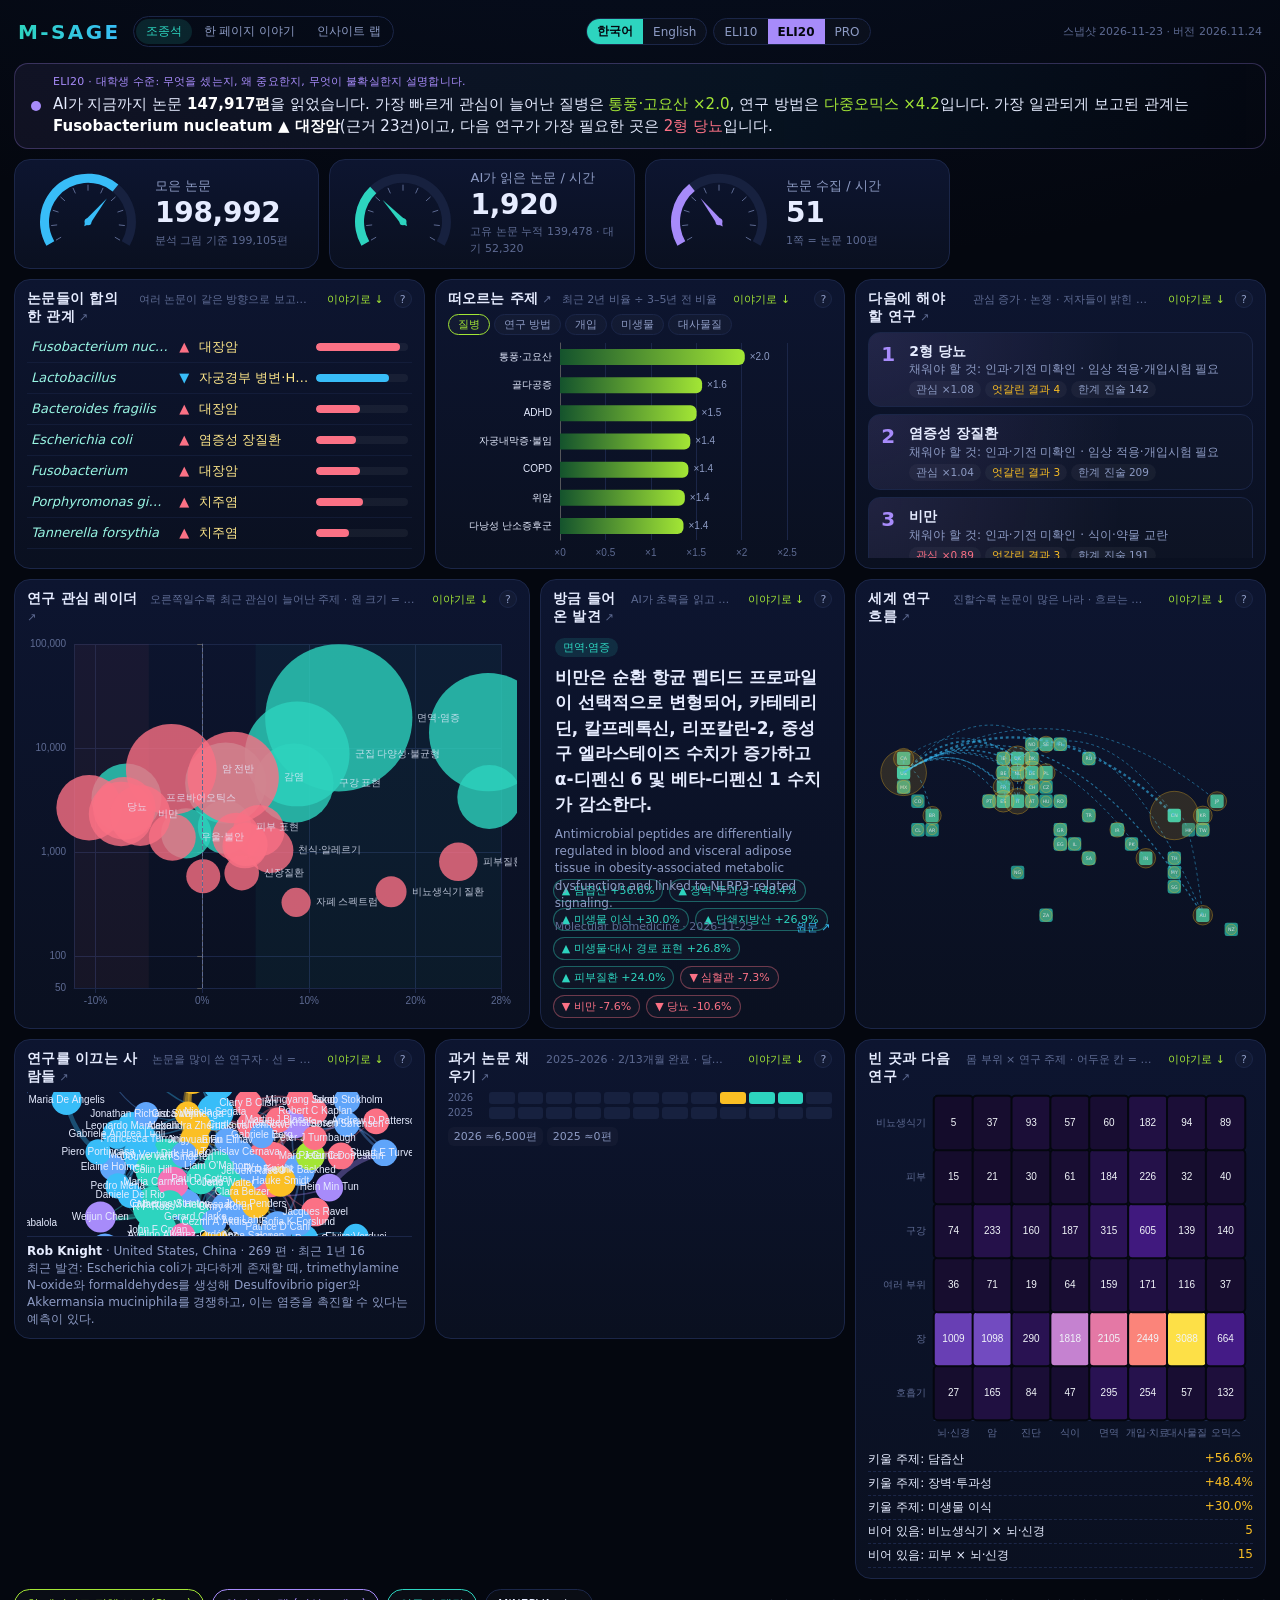
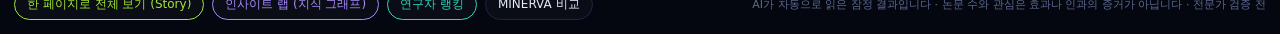
==== cockpit.html @ 1a0448a0 "Website 2026.11.24 · data 2026-11-23 (from MGH-LMIC/M-SAGE 6f3e862)" ====
<!doctype html>
<html lang="ko">
<head>
<meta charset="utf-8">
<meta name="viewport" content="width=device-width, initial-scale=1">
<title>M-SAGE 조종석 · 마이크로바이옴 연구 실시간</title>
<link rel="stylesheet" href="assets/cockpit.css?v=202611242007">
<link rel="stylesheet" href="assets/custom.css?v=202611242007">
</head>
<body>
<div class="cockpit">
  <header class="topbar">
    <div class="brand"><span class="logo">M-SAGE</span><nav class="views"><a class="on" href="cockpit.html">조종석</a><a href="story.html">한 페이지 이야기</a><a href="module.html?m=insights">인사이트 랩</a></nav></div>
    <div class="toggles"><div class="sw" id="sw-lang" role="group" aria-label="language"><button data-v="ko">한국어</button><button data-v="en">English</button></div>
      <div class="sw lvl" id="sw-level" role="group" aria-label="reading level"><button data-v="eli10" title="10살 눈높이">ELI10</button><button data-v="eli20" title="대학생 눈높이">ELI20</button><button data-v="pro" title="연구자용">PRO</button></div></div>
    <div class="lights" id="lights"></div>
    <div class="clock"><span id="clock">--:--:--</span><small id="fresh">자료 확인 중</small></div>
  </header>

  <section class="brief" id="brief"><span class="pulse"></span><span class="btxt"><small class="levelnote" id="levelnote"></small><span id="brief-text">자료를 불러오는 중입니다…</span></span></section>

  <section class="gauges">
    <div class="gauge" data-tip="Europe PMC에서 모은 인체 마이크로바이옴 논문 수"><div class="g" id="g-papers"></div><div class="gl">모은 논문<b id="v-papers">-</b><small id="s-papers"></small></div></div>
    <div class="gauge" data-tip="AI가 지난 1시간 동안 초록을 읽고 원문 문장과 대조해 통과시킨 논문 수"><div class="g" id="g-read"></div><div class="gl">AI가 읽은 논문 / 시간<b id="v-read">-</b><small id="s-read"></small></div></div>
    <div class="gauge" data-tip="지난 1시간 동안 Europe PMC에서 받아 온 결과 쪽 수"><div class="g" id="g-collect"></div><div class="gl">논문 수집 / 시간<b id="v-collect">-</b><small id="s-collect">1쪽 = 논문 100편</small></div></div>
    <div class="gauge" data-tip="AI(Bedrock) 사용 비용. 사용자가 승인한 한도 안에서만 씁니다"><div class="g" id="g-cost"></div><div class="gl" id="l-cost">AI 비용<b id="v-cost">-</b><small id="s-cost"></small></div></div>
  </section>

  <section class="panel kg-cons">
    <div class="ph" onclick="location.href='module.html?m=insights'"><b>논문들이 합의한 관계</b><span>여러 논문이 같은 방향으로 보고한 미생물–질병 관계</span><i class="q" data-tip="빨강 ▲ = 그 질병에서 이 미생물이 많아졌다는 보고가 우세, 파랑 ▼ = 줄었다는 보고가 우세. 숫자는 근거 문장 수. 인과가 아니라 '함께 관찰됨'입니다.">?</i></div>
    <div class="cons" id="cons"></div>
  </section>

  <section class="panel kg-rise">
    <div class="ph" onclick="location.href='module.html?m=insights'"><b>떠오르는 주제</b><span id="rise-sub">최근 2년 비율 ÷ 3–5년 전 비율</span><i class="q" data-tip="연구자들의 관심이 빠르게 늘고 있는 질병·방법·개입입니다. ×2는 논문 속 등장 비율이 두 배가 됐다는 뜻.">?</i></div>
    <div class="seg mini" id="rise-seg"></div>
    <div class="chart" id="c-rise"></div>
  </section>

  <section class="panel kg-next">
    <div class="ph" onclick="location.href='module.html?m=insights'"><b>다음에 해야 할 연구</b><span>관심 증가 · 논쟁 · 저자들이 밝힌 한계를 합친 자동 순위</span><i class="q" data-tip="연구가 늘고 있는데 결론이 엇갈리거나 한계가 많이 지적된 분야일수록 위로 올라옵니다. 방향 제시일 뿐 판단은 아닙니다.">?</i></div>
    <div class="nexts" id="nexts"></div>
  </section>

  <section class="panel radar">
    <div class="ph" onclick="location.href='module.html?m=radar'"><b>연구 관심 레이더</b><span>오른쪽일수록 최근 관심이 늘어난 주제 · 원 크기 = 논문 수</span><i class="q" data-tip="가로축은 최근 3개월 동안 논문에서 차지하는 비율이 얼마나 변했는지, 세로축은 최근 논문 수입니다. 깜빡이는 초록 원이 가장 빠르게 뜨는 주제. 원을 누르면 그 주제의 최신 발견이 오른쪽에 나옵니다.">?</i></div>
    <div class="chart" id="c-radar"></div>
  </section>

  <section class="panel feed">
    <div class="ph" onclick="location.href='module.html?m=findings'"><b>방금 들어온 발견</b><span id="feed-theme">AI가 초록을 읽고 원문과 대조한 요약</span><i class="q" data-tip="새로 읽힌 논문의 핵심 결과를 한 문장으로 보여 줍니다. 7초마다 바뀌고, '원문'을 누르면 논문으로 갑니다.">?</i></div>
    <div class="ticker" id="ticker"></div>
    <div class="movers" id="movers"></div>
  </section>

  <section class="panel world">
    <div class="ph" onclick="location.href='module.html?m=world'"><b>세계 연구 흐름</b><span>진할수록 논문이 많은 나라 · 흐르는 선 = 나라 간 공동 연구</span><i class="q" data-tip="저자 소속 국가 기준입니다. 노란 원이 클수록 그 나라에서 나온 논문이 많습니다.">?</i></div>
    <div class="tilemap" id="tilemap"></div>
  </section>

  <section class="panel people">
    <div class="ph" onclick="location.href='module.html?m=people'"><b>연구를 이끄는 사람들</b><span>논문을 많이 쓴 연구자 · 선 = 함께 쓴 논문</span><i class="q" data-tip="별 크기는 논문 수, 색은 나라입니다. 별을 누르면 아래에 그 연구자의 최근 발견이 나옵니다.">?</i></div>
    <div class="chart" id="c-people"></div>
    <div class="who" id="who"></div>
  </section>

  <section class="panel backfill">
    <div class="ph" onclick="location.href='module.html?m=backfill'"><b>과거 논문 채우기</b><span id="bf-sub">달마다 한 칸</span><i class="q" data-tip="2015년부터 지금까지 달마다 논문을 정해진 수만큼 모읍니다. 초록 칸 = 다 모은 달, 노란 칸 = 지금 모으는 달.">?</i></div>
    <div class="mgrid" id="mgrid"></div>
    <div class="years" id="years"></div>
  </section>

  <section class="panel gaps">
    <div class="ph" onclick="location.href='module.html?m=gaps'"><b>빈 곳과 다음 연구</b><span>몸 부위 × 연구 주제 · 어두운 칸 = 아직 연구가 적은 곳</span><i class="q" data-tip="칸의 숫자는 논문 수입니다. 어두운 칸은 앞으로 연구할 여지가 큰 조합일 수 있습니다.">?</i></div>
    <div class="chart" id="c-gaps"></div>
    <ul class="next" id="next"></ul>
  </section>

  <section class="panel log">
    <div class="ph" onclick="location.href='module.html?m=agents'"><b>에이전트 오케스트라</b><span>뒤에서 쉬지 않고 일하는 프로그램들 · 초록 = 정상</span><i class="q" data-tip="수집·판독·지식 그래프·Neo4j·MINERVA 사본 같은 작업이 각각 정상인지 보여 줍니다. 노랑은 주의, 빨강은 멈춤.">?</i></div>
    <div class="agents" id="agents"></div>
    <div class="spark" id="spark"></div>
    <ul class="events" id="events" hidden></ul>
  </section>

  <nav class="dock">
    <a class="pri" href="story.html" style="border-color:#a3e635;color:#a3e635">한 페이지로 전체 보기 (Story · EN/KO)</a>
    <a class="pri" href="module.html?m=insights" style="border-color:#a78bfa;color:#a78bfa">인사이트 랩 (지식 그래프)</a>
    <a class="pri" href="module.html?m=people" style="border-color:#2dd4bf;color:#2dd4bf">연구자 랭킹</a>
    <a class="pri" href="module.html?m=agents">에이전트 상세</a>
    <a class="pri" href="module.html?m=minerva">MINERVA 비교</a>
    
    
    <span class="disclaimer">AI가 자동으로 읽은 잠정 결과입니다 · 논문 수와 관심은 효과나 인과의 증거가 아닙니다 · 전문가 검증 전</span>
  </nav>
</div>
<div class="tip" id="tip"></div>
<script src="data/msage-data.js?v=202611242007"></script>
<script src="assets/echarts.min.js?v=202611242007" defer></script>
<script src="assets/cockpit.js?v=202611242007" defer></script>
<script src="assets/custom.js?v=202611242007" defer></script>
</body>
</html>
---- assets/cockpit.css ----
:root{--bg:#04070f;--panel:#0a1020;--panel2:#0d1530;--line:#1b2648;--text:#e6ecff;--muted:#8d9bc4;--dim:#5d6a92;
--teal:#2dd4bf;--coral:#fb7185;--amber:#fbbf24;--violet:#a78bfa;--sky:#38bdf8;--lime:#a3e635}
*{box-sizing:border-box}
html,body{margin:0;overflow-x:hidden;background:var(--bg);color:var(--text);font-family:"Pretendard","Apple SD Gothic Neo","Noto Sans KR",system-ui,sans-serif}
body{background:radial-gradient(1200px 600px at 50% -20%,#14306b44,transparent),var(--bg)}
.cockpit{display:grid;gap:10px;padding:10px 14px 14px;min-height:100vh;
grid-template-columns:repeat(12,minmax(0,1fr));
grid-template-areas:
"top top top top top top top top top top top top"
"bri bri bri bri bri bri bri bri bri bri bri bri"
"gau gau gau gau gau gau gau gau gau gau gau gau"
"kc kc kc kc kr kr kr kr kn kn kn kn"
"rad rad rad rad rad fed fed fed wor wor wor wor"
"rad rad rad rad rad fed fed fed wor wor wor wor"
"peo peo peo peo bf bf bf bf gap gap gap gap"
"log log log log log log log log gap gap gap gap"
"dock dock dock dock dock dock dock dock dock dock dock dock";
grid-template-rows:auto auto auto 290px 230px 210px 300px 230px auto}
.topbar{grid-area:top;display:flex;align-items:center;justify-content:space-between;gap:16px;padding:6px 4px}
.brand .logo{font-weight:800;letter-spacing:.12em;font-size:20px;background:linear-gradient(90deg,var(--teal),var(--sky));-webkit-background-clip:text;background-clip:text;color:transparent}
.brand .sub{color:var(--muted);margin-left:10px;font-size:14px}
.lights{display:flex;gap:8px;flex-wrap:wrap}
.light{display:flex;align-items:center;gap:6px;font-size:12px;color:var(--muted);padding:4px 10px;border:1px solid var(--line);border-radius:999px;background:#ffffff05}
.light i{width:9px;height:9px;border-radius:50%;background:var(--dim)}
.light.ok i{background:var(--teal);animation:pulse 2s infinite}
.light.warn i{background:var(--amber);animation:blink 1s infinite}
.light.bad i{background:var(--coral);animation:blink .6s infinite}
@keyframes pulse{0%{box-shadow:0 0 0 0 #2dd4bf99}70%{box-shadow:0 0 0 8px #2dd4bf00}100%{box-shadow:0 0 0 0 #2dd4bf00}}
@keyframes blink{50%{opacity:.35}}
.clock{text-align:right;font-variant-numeric:tabular-nums}
.clock span{font-size:22px;font-weight:700;letter-spacing:.05em}
.clock small{display:block;color:var(--dim);font-size:11px}
.gauges{grid-area:gau;display:grid;grid-template-columns:repeat(4,1fr);gap:10px}
.gauge{display:flex;align-items:center;gap:8px;background:linear-gradient(180deg,var(--panel2),var(--panel));border:1px solid var(--line);border-radius:16px;padding:6px 14px}
.gauge .g{width:118px;height:96px;flex:none}
.gl{color:var(--muted);font-size:13px;line-height:1.3}
.gl b{display:block;color:var(--text);font-size:28px;font-weight:800;font-variant-numeric:tabular-nums;letter-spacing:-.01em}
.gl small{color:var(--dim);font-size:11px}
.panel{background:linear-gradient(180deg,var(--panel2),var(--panel));border:1px solid var(--line);border-radius:16px;padding:10px 12px;display:flex;flex-direction:column;min-height:0;position:relative;overflow:hidden}
.ph{display:flex;align-items:baseline;gap:10px;margin-bottom:6px}
.ph b{font-size:14px;letter-spacing:.02em}
.ph span{color:var(--dim);font-size:11px;white-space:nowrap;overflow:hidden;text-overflow:ellipsis}
.chart{flex:1;min-height:0}
.radar{grid-area:rad}.feed{grid-area:fed}.world{grid-area:wor}.people{grid-area:peo}.backfill{grid-area:bf}.gaps{grid-area:gap}.log{grid-area:log}
.ticker{position:relative;flex:1;min-height:150px}
.card{position:absolute;inset:0;display:flex;flex-direction:column;gap:8px;padding:6px 2px;opacity:0;transform:translateY(14px);transition:opacity .7s,transform .7s}
.card.on{opacity:1;transform:none}
.card .tag{align-self:flex-start;font-size:11px;padding:2px 8px;border-radius:999px;background:#2dd4bf22;color:var(--teal)}
.card .find{font-size:17px;line-height:1.5;font-weight:600}
.card .ttl{color:var(--muted);font-size:12px;line-height:1.45}
.card .meta{color:var(--dim);font-size:11px;margin-top:auto;display:flex;justify-content:space-between}
.card a{color:var(--sky);text-decoration:none}
.movers{display:flex;gap:6px;flex-wrap:wrap;margin-top:6px}
.mv{font:inherit;font-size:11px;padding:3px 8px;border-radius:999px;border:1px solid var(--line);cursor:pointer;color:var(--text);background:#ffffff06}
.mv.up{border-color:#2dd4bf66;color:var(--teal)}.mv.down{border-color:#fb718566;color:var(--coral)}
.mv.on{background:#2dd4bf22}
.tilemap{flex:1;min-height:0}
.tilemap svg{width:100%;height:100%}
.arc{stroke-dasharray:6 6;animation:flow 2.4s linear infinite}
@keyframes flow{to{stroke-dashoffset:-24}}
.bub{animation:breathe 3s ease-in-out infinite;transform-box:fill-box;transform-origin:center}
@keyframes breathe{50%{transform:scale(1.08)}}
.who{font-size:12px;color:var(--muted);min-height:34px;border-top:1px solid var(--line);padding-top:6px}
.who b{color:var(--text)}
.mgrid{display:grid;grid-template-columns:38px repeat(12,1fr);gap:3px;font-size:10px;color:var(--dim);align-items:center}
.mgrid i{display:block;height:12px;border-radius:3px;background:#17213f;transition:background .8s}
.mgrid i.done{background:var(--teal);animation:fill .9s ease-out}
.mgrid i.work{background:var(--amber);animation:blink 1.2s infinite}
@keyframes fill{from{transform:scale(.3);opacity:.2}to{transform:none;opacity:1}}
.years{display:flex;gap:4px;margin-top:8px;flex-wrap:wrap;font-size:11px;color:var(--muted)}
.years span{padding:2px 6px;border-radius:6px;background:#ffffff07}
.gaps .chart{flex:1 1 0;min-height:220px}
.next{list-style:none;margin:6px 0 0;padding:0;font-size:12px;max-height:120px;overflow:hidden;flex:none}
.next li{display:flex;justify-content:space-between;gap:8px;padding:3px 0;border-bottom:1px dashed var(--line)}
.next em{font-style:normal;color:var(--amber)}
.spark{display:flex;align-items:flex-end;gap:3px;height:46px}
.spark i{flex:1;background:var(--sky);border-radius:2px 2px 0 0;min-height:2px;transition:height .8s}
.spark i.bad{background:var(--coral)}
.events{list-style:none;margin:6px 0 0;padding:0;font-size:12px;overflow:hidden;flex:1}
.events li{display:grid;grid-template-columns:62px 1fr;gap:8px;padding:2px 0;color:var(--muted);animation:slide .6s ease-out}
.events li b{color:var(--text);font-weight:500}
@keyframes slide{from{opacity:0;transform:translateX(-10px)}to{opacity:1;transform:none}}
.dock{grid-area:dock;display:flex;gap:8px;flex-wrap:wrap;align-items:center}
.dock a{font-size:12px;color:var(--text);text-decoration:none;padding:6px 12px;border:1px solid var(--line);border-radius:999px;background:#ffffff06}
.dock a:hover{border-color:var(--teal);color:var(--teal)}
.disclaimer{margin-left:auto;color:var(--dim);font-size:11px}
.tip{position:fixed;pointer-events:none;background:#0b1226f2;border:1px solid var(--line);border-radius:10px;padding:6px 10px;font-size:12px;display:none;z-index:9}
@media (prefers-reduced-motion:reduce){*{animation:none!important;transition:none!important}}
@media (max-width:1100px){.cockpit{grid-template-columns:1fr;grid-template-areas:"top" "bri" "gau" "kc" "kr" "kn" "rad" "fed" "wor" "peo" "bf" "gap" "log" "dock";grid-template-rows:auto}
.kg-cons,.kg-rise,.kg-next{min-height:290px}
.gauges{grid-template-columns:1fr 1fr}.radar,.world,.people,.gaps{min-height:300px}.feed{min-height:260px}.log{min-height:180px}}
.ph{cursor:pointer}.ph:hover b{color:var(--teal)}.ph b::after{content:" ↗";color:var(--dim);font-weight:400;font-size:11px}
.agents{display:grid;grid-template-columns:repeat(3,minmax(0,1fr));gap:6px;flex:1;min-height:0}
.agent{display:grid;grid-template-columns:10px 1fr;gap:2px 8px;align-items:center;padding:5px 8px;border:1px solid var(--line);border-radius:10px;background:#ffffff04;font-size:11px;min-width:0}
.agent i{width:8px;height:8px;border-radius:50%;background:var(--dim)}
.agent.ok i{background:var(--teal);animation:pulse 2s infinite}.agent.warn i{background:var(--amber);animation:blink 1.2s infinite}.agent.bad i{background:var(--coral);animation:blink .6s infinite}
.agent b{font-size:12px;white-space:nowrap;overflow:hidden;text-overflow:ellipsis}
.agent span{grid-column:2;color:var(--muted);white-space:nowrap;overflow:hidden;text-overflow:ellipsis}
.agent em{grid-column:2;font-style:normal;color:var(--dim)}

/* ---- 2026-11-23: plain-language brief, knowledge-graph row, help marks, compact dock ---- */
.brief{grid-area:bri;display:flex;align-items:center;gap:12px;padding:10px 16px;border:1px solid #a78bfa44;border-radius:14px;
background:linear-gradient(90deg,#a78bfa14,#38bdf80d 60%,transparent);font-size:15px;line-height:1.5}
.brief b{color:#fff}.brief em{font-style:normal;color:var(--lime)}.brief u{text-decoration:none;color:var(--coral)}
.brief .pulse{flex:none;width:10px;height:10px;border-radius:50%;background:var(--violet);animation:pulse 2s infinite;box-shadow:0 0 0 0 #a78bfa99}
.kg-cons{grid-area:kc}.kg-rise{grid-area:kr}.kg-next{grid-area:kn}
.q{font-style:normal;margin-left:auto;flex:none;width:18px;height:18px;border-radius:50%;border:1px solid var(--line);color:var(--muted);
font-size:11px;display:inline-flex;align-items:center;justify-content:center;cursor:help;background:#ffffff06}
.q:hover{color:var(--violet);border-color:var(--violet)}
.cons{position:relative;flex:1;min-height:0;overflow:hidden}
.crow{display:grid;grid-template-columns:minmax(0,1.25fr) 18px minmax(0,1fr) 92px;align-items:center;gap:6px;padding:6px 4px;border-bottom:1px solid #1b264880;
font-size:13px;animation:rowin .7s ease-out both}
.crow i{font-style:italic;color:#99f6e4;white-space:nowrap;overflow:hidden;text-overflow:ellipsis}
.crow .arrow{font-weight:800;text-align:center}.crow .arrow.up{color:var(--coral)}.crow .arrow.down{color:var(--sky)}
.crow .dx{color:#fde68a;white-space:nowrap;overflow:hidden;text-overflow:ellipsis}
.crow .bar{height:8px;border-radius:4px;background:#ffffff0d;position:relative;overflow:hidden}
.crow .bar span{position:absolute;inset:0 auto 0 0;border-radius:4px;animation:grow 1.1s ease-out both}
.crow small{grid-column:1/-1;color:var(--dim);font-size:11px;margin-top:-2px}
@keyframes rowin{from{opacity:0;transform:translateY(8px)}to{opacity:1;transform:none}}
@keyframes grow{from{width:0}}
.seg.mini{display:flex;gap:4px;margin-bottom:4px;flex-wrap:wrap}
.seg.mini button{font:inherit;font-size:11px;color:var(--muted);background:#ffffff06;border:1px solid var(--line);border-radius:999px;padding:2px 9px;cursor:pointer}
.seg.mini button.on{color:var(--lime);border-color:var(--lime)}
.nexts{display:flex;flex-direction:column;gap:7px;flex:1;min-height:0;overflow:hidden}
.ncard{position:relative;border:1px solid var(--line);border-radius:12px;padding:8px 10px 8px 40px;background:radial-gradient(circle at 0 0,#a78bfa1f,transparent 65%),#ffffff04;
animation:rowin .7s ease-out both;font-size:12px;color:var(--muted);line-height:1.45}
.ncard b{display:block;color:var(--text);font-size:14px}
.ncard .rk{position:absolute;left:12px;top:7px;font-size:20px;font-weight:800;color:var(--violet)}
.ncard .chips{display:flex;gap:4px;flex-wrap:wrap;margin-top:3px}
.ncard .chip{font-size:10.5px;padding:1px 7px;border-radius:999px;background:#ffffff0a}
.dock .more{position:relative}
.dock .more summary{list-style:none;font-size:12px;color:var(--muted);padding:6px 12px;border:1px dashed var(--line);border-radius:999px;cursor:pointer}
.dock .more[open] summary{color:var(--teal);border-color:var(--teal)}
.dock .more[open]{display:flex;gap:8px;flex-wrap:wrap;align-items:center}
.skeleton{background:linear-gradient(90deg,#ffffff05,#ffffff12,#ffffff05);background-size:200% 100%;animation:shimmer 1.4s infinite;border-radius:10px;height:100%}
@keyframes shimmer{to{background-position:-200% 0}}
@media (max-width:640px){.cockpit{padding:8px 10px}.topbar{flex-wrap:wrap}.lights{order:3;width:100%}.gauges{grid-template-columns:1fr 1fr;gap:8px}
.gauge{flex-direction:column;align-items:flex-start;padding:8px 10px;gap:0}
.gaps .chart{min-height:280px}.gaps .next{max-height:none;margin-top:14px}.gauge .g{width:100%;height:64px}.gl b{font-size:22px}.gl{font-size:12px}.brief{font-size:14px}.disclaimer{margin-left:0}.agents{grid-template-columns:1fr 1fr}.ph span{white-space:normal}}
.brand{display:flex;align-items:center;gap:12px;flex-wrap:wrap}
.views{display:inline-flex;gap:2px;border:1px solid var(--line);border-radius:999px;padding:2px}
.views a{font-size:12px;color:var(--muted);padding:4px 10px;border-radius:999px;text-decoration:none;white-space:nowrap}
.views a.on{background:#2dd4bf22;color:var(--teal)}
.ph .story{font-size:11px;color:var(--lime);text-decoration:none;margin-left:6px;white-space:nowrap}
.toggles{display:flex;gap:6px;flex:none}
.sw{display:flex;border:1px solid var(--line);border-radius:999px;overflow:hidden;background:#ffffff05}
.sw button{font:inherit;font-size:12px;color:var(--muted);background:none;border:0;padding:4px 10px;cursor:pointer;transition:background .25s,color .25s}
.sw button.on{color:#04070f;background:var(--teal);font-weight:700}
.sw.lvl button.on{background:var(--violet)}
.btxt{display:flex;flex-direction:column;gap:2px;min-width:0}
.levelnote{color:var(--violet);font-size:11px;letter-spacing:.02em}
.crow .cnt{font-size:10px;color:var(--dim);font-variant-numeric:tabular-nums;margin-left:4px;white-space:nowrap}
@media (max-width:700px){.sw button{padding:3px 7px;font-size:11px}}
.crow.w{grid-template-columns:minmax(0,1.25fr) 52px minmax(0,1fr) 80px}.crow.w .arrow{font-size:11px;white-space:nowrap}
.crow.p{grid-template-columns:minmax(0,1.25fr) 18px minmax(0,1fr) 70px 52px}
/* one-column layout (tablets, phones, narrow embeds): charts need their own height inside flex panels */
@media (max-width:1100px){.radar .chart,.people .chart,.kg-rise .chart{flex:none;height:280px}.gauge .g{min-height:64px}
.feed .ticker{min-height:240px}}
@media (max-width:520px){.feed .ticker{min-height:300px}}
---- assets/custom.css ----
/* Your site's own styles for the M-SAGE pages. Loaded last on every page; updates never overwrite this file.
   Example: match your site's font and accent colour
   :root { --teal: #0f766e; }
   body { font-family: "Your Font", system-ui, sans-serif; }
*/
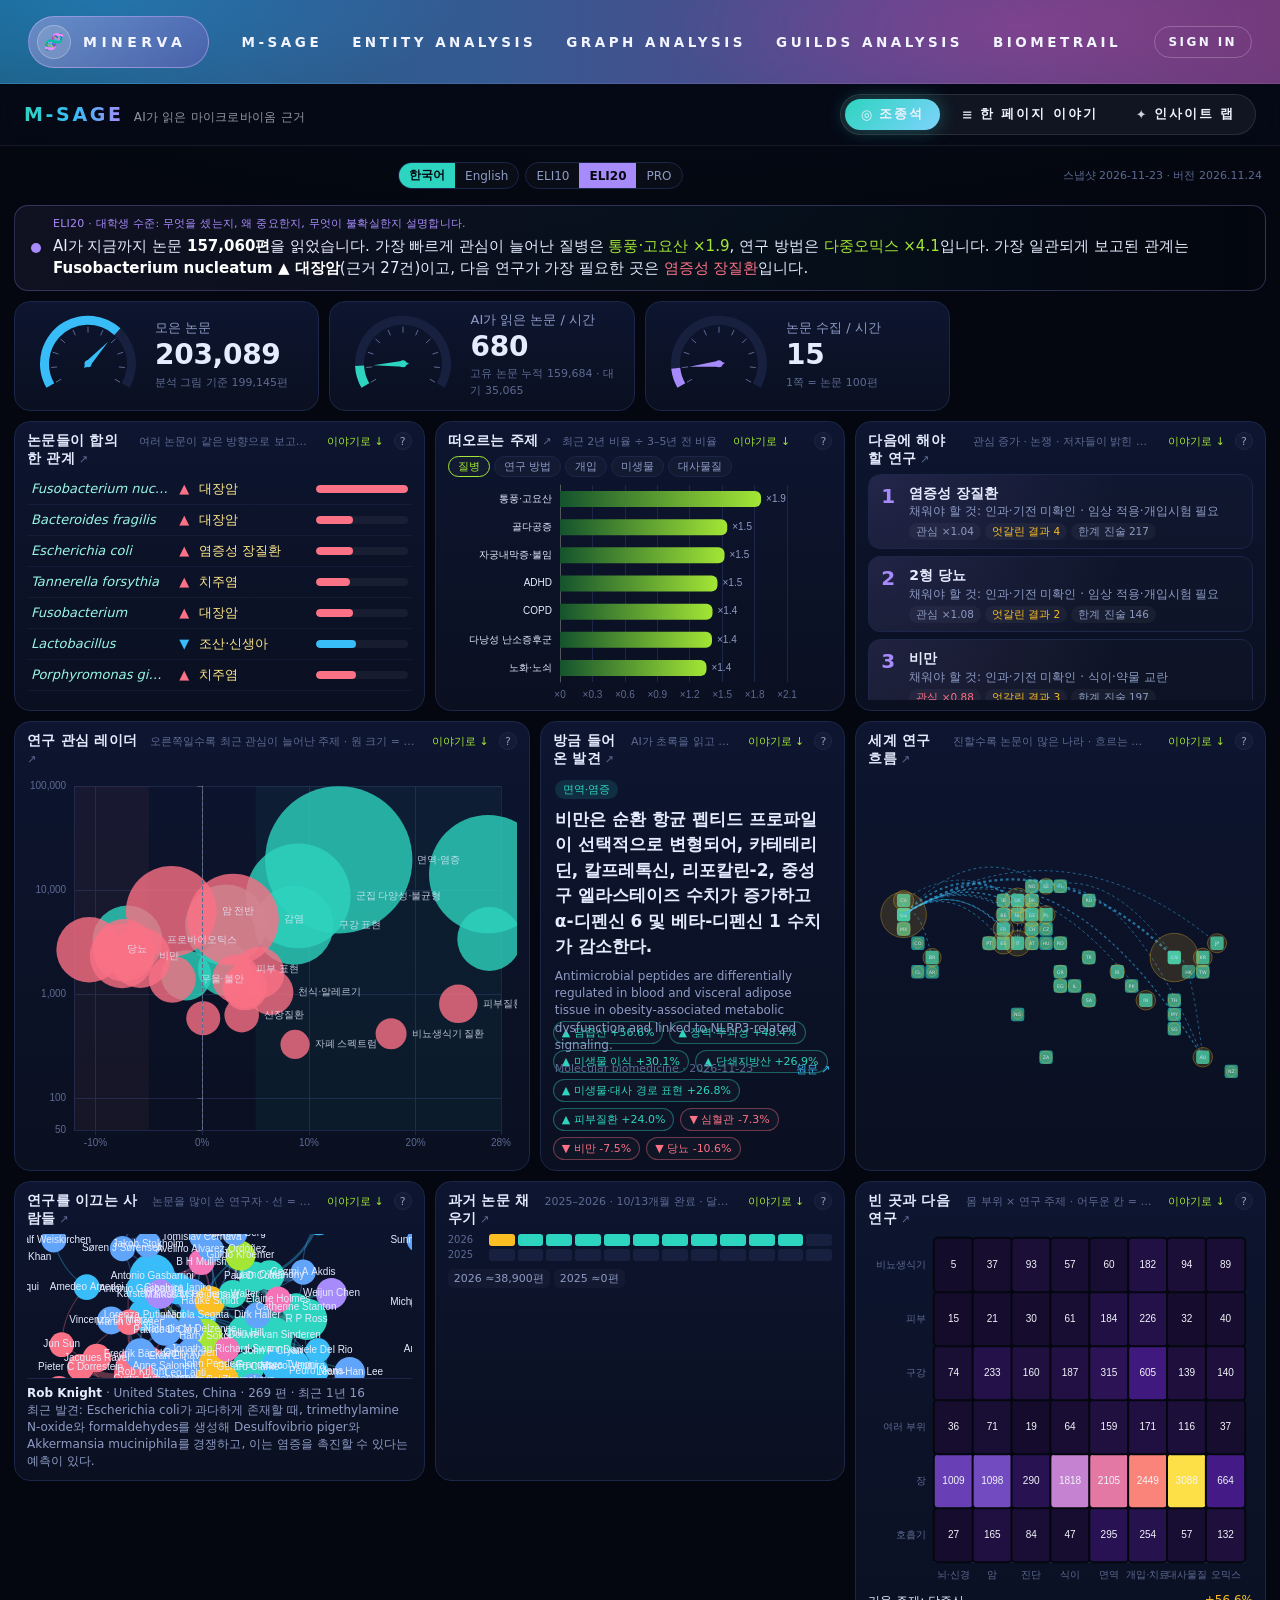
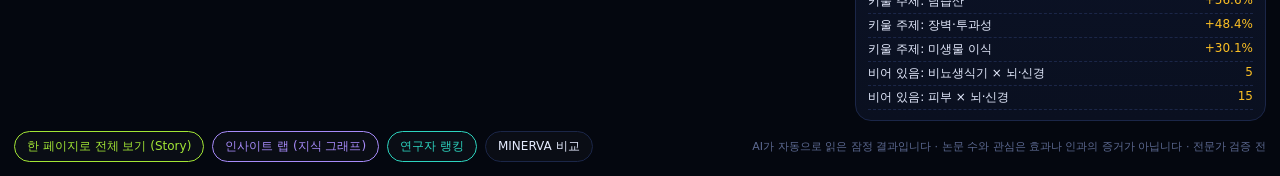
==== commit e8f0da54: "Website 2026.11.24 · data 2026-11-23 (from MGH-LMIC/M-SAGE f7815cf)" ====
--- a/cockpit.html
+++ b/cockpit.html
@@ -4,10 +4,11 @@
 <meta charset="utf-8">
 <meta name="viewport" content="width=device-width, initial-scale=1">
 <title>M-SAGE 조종석 · 마이크로바이옴 연구 실시간</title>
-<link rel="stylesheet" href="assets/cockpit.css?v=202611242007">
-<link rel="stylesheet" href="assets/custom.css?v=202611242007">
+<link rel="stylesheet" href="assets/cockpit.css?v=202611242324">
+<link rel="stylesheet" href="assets/suite.css?v=202611242324">
+<link rel="stylesheet" href="assets/custom.css?v=202611242324">
 </head>
-<body>
+<body data-suite="cockpit">
 <div class="cockpit">
   <header class="topbar">
     <div class="brand"><span class="logo">M-SAGE</span><nav class="views"><a class="on" href="cockpit.html">조종석</a><a href="story.html">한 페이지 이야기</a><a href="module.html?m=insights">인사이트 랩</a></nav></div>
@@ -95,9 +96,10 @@
   </nav>
 </div>
 <div class="tip" id="tip"></div>
-<script src="data/msage-data.js?v=202611242007"></script>
-<script src="assets/echarts.min.js?v=202611242007" defer></script>
-<script src="assets/cockpit.js?v=202611242007" defer></script>
-<script src="assets/custom.js?v=202611242007" defer></script>
+<script src="data/msage-data.js?v=202611242324"></script>
+<script src="assets/echarts.min.js?v=202611242324" defer></script>
+<script src="assets/cockpit.js?v=202611242324" defer></script>
+<script src="assets/suite.js?v=202611242324" defer></script>
+<script src="assets/custom.js?v=202611242324" defer></script>
 </body>
 </html>
--- a/assets/suite.css
+++ b/assets/suite.css
@@ -0,0 +1,41 @@
+/* M-SAGE suite bar, in MINERVA's family look (Geist, uppercase tracked labels, glass pills, blue-violet-pink glow) */
+#msage-suite{position:relative;z-index:20;font-family:Geist,"Geist Fallback",Inter,"Segoe UI",system-ui,-apple-system,sans-serif;color:#f2f4ff}
+#msage-suite a{text-decoration:none;color:inherit}
+.ms-host{display:flex;align-items:center;gap:32px;padding:14px 48px;min-height:84px;
+  background:radial-gradient(520px 160px at 8% 0%,rgba(36,163,247,.30),transparent 70%),radial-gradient(520px 160px at 80% 30%,rgba(245,69,177,.22),transparent 70%),
+  linear-gradient(90deg,#1d6188 0%,#355a92 38%,#56468a 70%,#6a3a78 100%);border-bottom:1px solid rgba(255,255,255,.08)}
+.ms-host-logo{display:inline-flex;align-items:center;gap:12px;padding:8px 22px 8px 8px;border-radius:999px;flex:none;
+  background:linear-gradient(135deg,rgba(220,190,255,.38),rgba(152,88,212,.3));border:1px solid rgba(210,185,255,.45);
+  font-size:14px;font-weight:600;letter-spacing:.32em;text-transform:uppercase}
+.ms-dna{display:inline-grid;place-items:center;width:34px;height:34px;border-radius:50%;background:rgba(255,255,255,.14);border:1px solid rgba(255,255,255,.25);letter-spacing:0;font-size:16px}
+.ms-host-nav{display:flex;justify-content:safe center;gap:30px;flex:1;min-width:0;overflow-x:auto;scrollbar-width:none}.ms-host-nav::-webkit-scrollbar{display:none}
+.ms-host-nav a{position:relative;white-space:nowrap;font-size:13.5px;font-weight:600;letter-spacing:.26em;text-transform:uppercase;color:rgba(255,255,255,.75);padding:6px 0;transition:color .2s}
+.ms-host-nav a:hover{color:#fff}
+.ms-host-nav a.on{color:#fff}
+.ms-host-nav a.on::after{content:"";position:absolute;left:0;right:.28em;bottom:-4px;height:2px;border-radius:2px;background:linear-gradient(90deg,#2dd4bf,#a78bfa,#f472b6)}
+.ms-host-side{display:flex;align-items:center;gap:14px;flex:none}
+.ms-host-side a{font-size:11.5px;font-weight:600;letter-spacing:.2em;text-transform:uppercase;color:rgba(255,255,255,.8)}
+.ms-host-side a.pill{padding:8px 12px;border-radius:999px;border:1px solid rgba(255,255,255,.22);letter-spacing:normal;text-transform:none;font-size:11px}
+.ms-host-side a.pill.strong{letter-spacing:.2em;text-transform:uppercase;font-size:12px;padding:8px 14px}
+.ms-suite{display:flex;align-items:center;gap:20px;padding:10px 24px;background:rgba(6,10,24,.72);backdrop-filter:blur(10px);-webkit-backdrop-filter:blur(10px);
+  border-bottom:1px solid rgba(255,255,255,.07)}
+.ms-brand{display:flex;align-items:baseline;gap:10px;flex:none}
+.ms-brand b{font-size:19px;font-weight:800;letter-spacing:.14em;background:linear-gradient(90deg,#2dd4bf,#38bdf8,#a78bfa);-webkit-background-clip:text;background-clip:text;color:transparent}
+.ms-brand span{font-size:12px;color:rgba(242,244,255,.6);letter-spacing:.02em}
+.ms-tabs{display:flex;gap:6px;margin-left:auto;padding:4px;border-radius:999px;background:rgba(255,255,255,.05);border:1px solid rgba(255,255,255,.1)}
+.ms-tab{display:inline-flex;align-items:center;gap:7px;padding:7px 16px;border-radius:999px;font-size:12.5px;font-weight:600;letter-spacing:.16em;text-transform:uppercase;
+  color:rgba(242,244,255,.75);transition:background .2s,color .2s;white-space:nowrap}
+.ms-tab i{font-style:normal;font-size:13px;letter-spacing:0;opacity:.85}
+.ms-tab:hover{color:#fff;background:rgba(255,255,255,.07)}
+.ms-tab.on{color:#061018;background:linear-gradient(135deg,#2dd4bf,#7dd3fc);box-shadow:0 0 18px rgba(45,212,191,.35)}
+.ms-tab.on i{opacity:1}
+/* the pages' own view switches and logos are replaced by this bar */
+.views{display:none!important}
+#msage-suite ~ * .topbar .brand .logo,#msage-suite ~ .bar > .logo,#msage-suite ~ .cockpit .topbar .brand .logo{display:none}
+@media (max-width:1560px){.ms-host-side a:not(.strong){display:none}.ms-host{padding:12px 28px;gap:24px}}
+@media (max-width:1240px){.ms-host-side{display:none}.ms-host-nav{gap:22px}.ms-host-nav a{letter-spacing:.2em;font-size:12.5px}}
+@media (max-width:980px){.ms-host{gap:16px;padding:8px 14px;min-height:64px}.ms-host-nav{justify-content:flex-start}.ms-host-nav{gap:18px}.ms-host-nav a{font-size:11.5px;letter-spacing:.18em}
+  .ms-suite{flex-wrap:wrap;padding:8px 14px;gap:8px}.ms-brand span{display:none}.ms-tabs{margin-left:0;width:100%;justify-content:space-between}
+  .ms-tab{flex:1;justify-content:center;padding:7px 8px;letter-spacing:.08em;font-size:11.5px}}
+@media (max-width:520px){.ms-host-logo{padding:6px 10px;letter-spacing:.16em;font-size:11.5px}.ms-tab i{display:none}}
+@media (prefers-reduced-motion:reduce){.ms-tab,.ms-host-nav a{transition:none}}
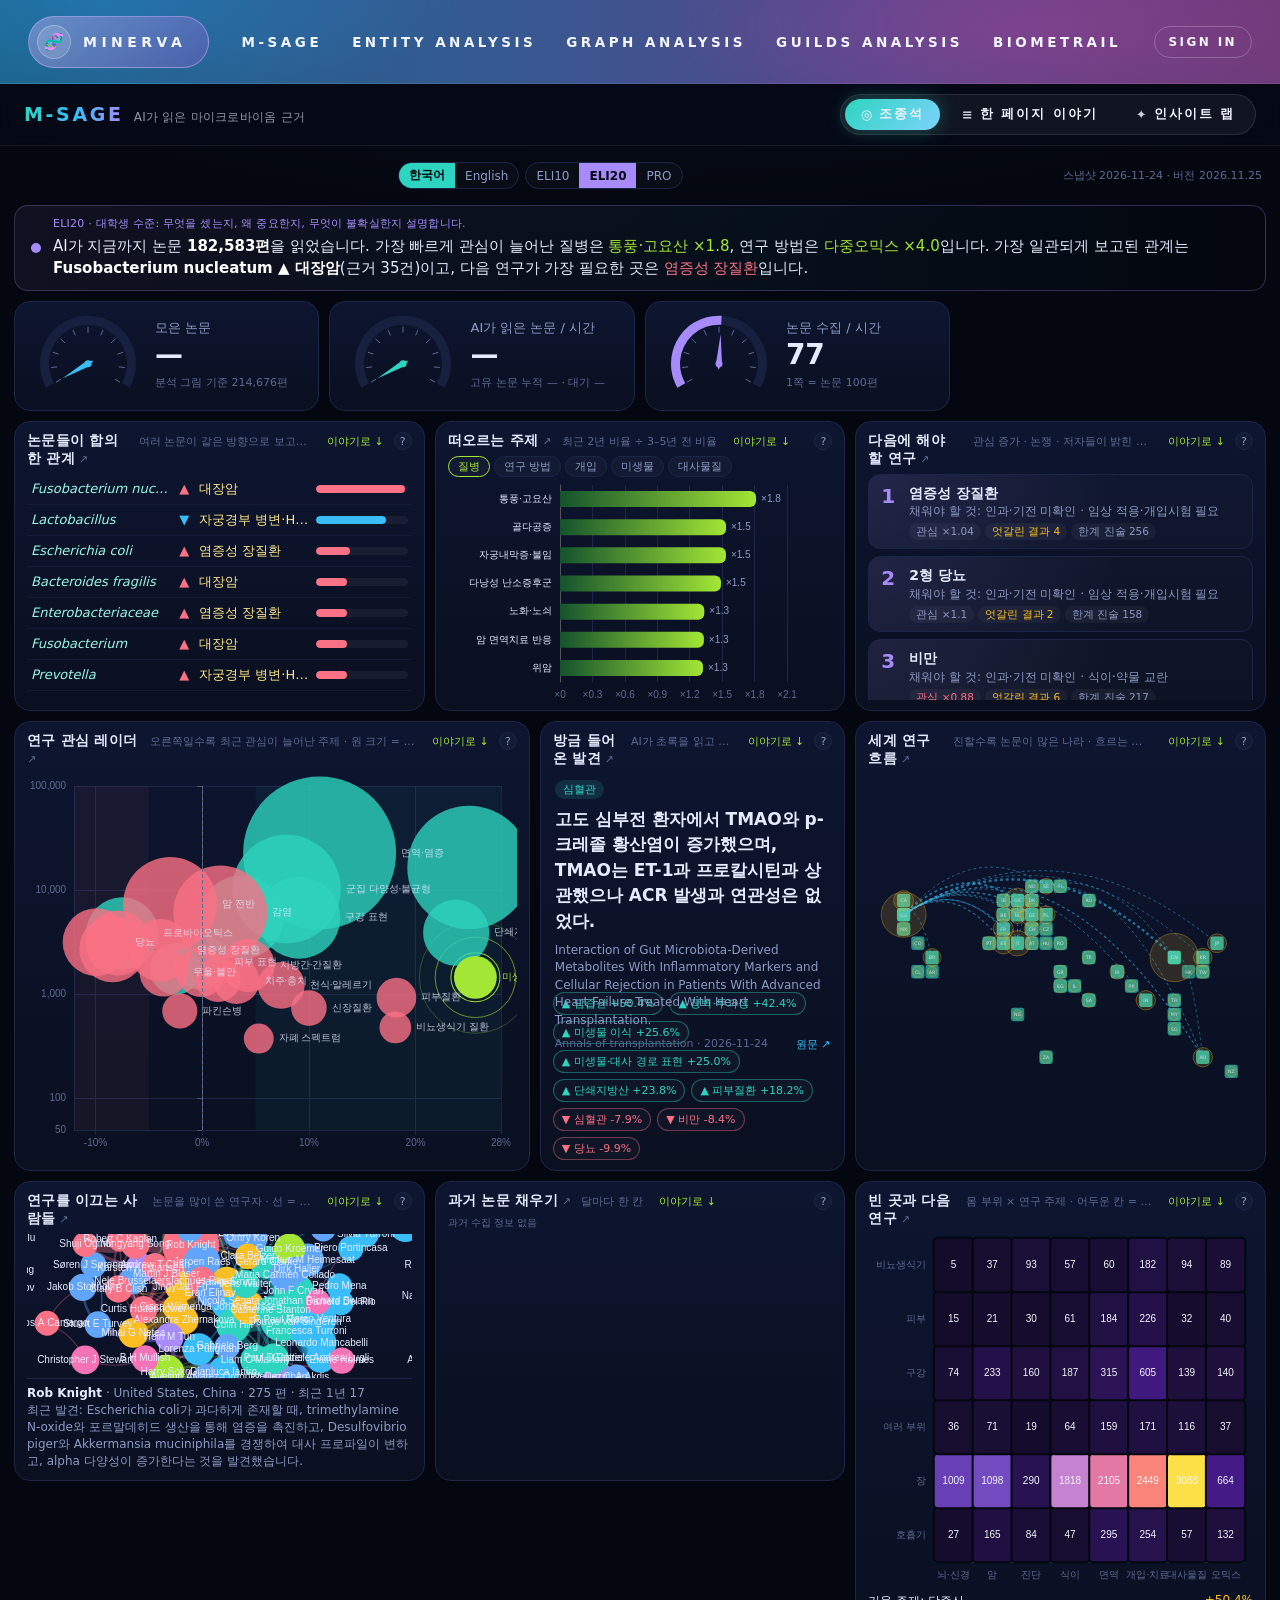
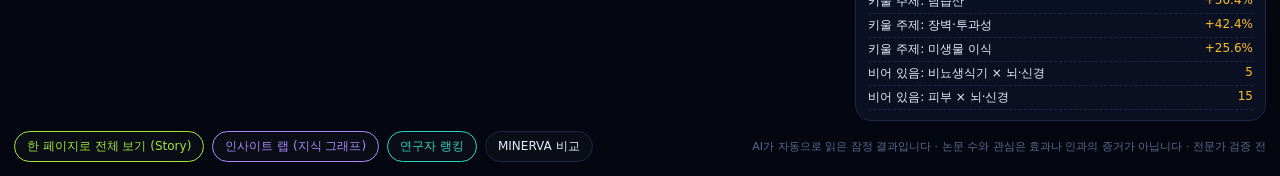
==== commit 76edfe6b: "Website 2026.11.25 · data 2026-11-24 (from MGH-LMIC/M-SAGE 6bff465)" ====
--- a/cockpit.html
+++ b/cockpit.html
@@ -4,9 +4,9 @@
 <meta charset="utf-8">
 <meta name="viewport" content="width=device-width, initial-scale=1">
 <title>M-SAGE 조종석 · 마이크로바이옴 연구 실시간</title>
-<link rel="stylesheet" href="assets/cockpit.css?v=202611242324">
-<link rel="stylesheet" href="assets/suite.css?v=202611242324">
-<link rel="stylesheet" href="assets/custom.css?v=202611242324">
+<link rel="stylesheet" href="assets/cockpit.css?v=202611250358">
+<link rel="stylesheet" href="assets/suite.css?v=202611250358">
+<link rel="stylesheet" href="assets/custom.css?v=202611250358">
 </head>
 <body data-suite="cockpit">
 <div class="cockpit">
@@ -96,10 +96,11 @@
   </nav>
 </div>
 <div class="tip" id="tip"></div>
-<script src="data/msage-data.js?v=202611242324"></script>
-<script src="assets/echarts.min.js?v=202611242324" defer></script>
-<script src="assets/cockpit.js?v=202611242324" defer></script>
-<script src="assets/suite.js?v=202611242324" defer></script>
-<script src="assets/custom.js?v=202611242324" defer></script>
+<script src="data/msage-data.js?v=202611250358"></script>
+<script src="messages.js"></script>
+<script src="assets/echarts.min.js?v=202611250358" defer></script>
+<script src="assets/cockpit.js?v=202611250358" defer></script>
+<script src="assets/suite.js?v=202611250358" defer></script>
+<script src="assets/custom.js?v=202611250358" defer></script>
 </body>
 </html>
--- a/assets/suite.css
+++ b/assets/suite.css
@@ -39,3 +39,20 @@
   .ms-tab{flex:1;justify-content:center;padding:7px 8px;letter-spacing:.08em;font-size:11.5px}}
 @media (max-width:520px){.ms-host-logo{padding:6px 10px;letter-spacing:.16em;font-size:11.5px}.ms-tab i{display:none}}
 @media (prefers-reduced-motion:reduce){.ms-tab,.ms-host-nav a{transition:none}}
+/* announcements from messages.js */
+.ms-msgs{display:flex;flex-direction:column;gap:6px;padding:10px 24px;background:rgba(6,10,24,.6);border-bottom:1px solid rgba(255,255,255,.06)}
+.ms-msg{display:flex;align-items:flex-start;gap:10px;padding:9px 12px 9px 14px;border-radius:12px;font-size:13.5px;line-height:1.5;
+  border:1px solid rgba(56,189,248,.35);background:rgba(56,189,248,.10)}
+.ms-msg.new{border-color:rgba(45,212,191,.45);background:rgba(45,212,191,.10)}
+.ms-msg.warning{border-color:rgba(251,191,36,.5);background:rgba(251,191,36,.10)}
+.ms-msg i{font-style:normal;font-weight:700;flex:none;width:20px;height:20px;display:grid;place-items:center;border-radius:50%;font-size:12px;background:rgba(255,255,255,.12)}
+.ms-msg span{flex:1}.ms-msg em{font-style:normal;color:rgba(242,244,255,.6);margin-right:8px;font-size:12px}
+.ms-msg a{color:#7dd3fc!important;font-weight:600;white-space:nowrap}
+.ms-msg button{flex:none;background:none;border:0;color:rgba(242,244,255,.6);font-size:18px;line-height:1;cursor:pointer;padding:0 4px}
+.ms-msg button:hover{color:#fff}
+@media (max-width:980px){.ms-msgs{padding:8px 14px}}
+/* never wider than the window (embedded in MINERVA the module page was clipping the tabs) */
+#msage-suite,#msage-suite *{box-sizing:border-box}#msage-suite{max-width:100vw;overflow:hidden}
+.ms-suite{flex-wrap:wrap;row-gap:8px}.ms-brand{min-width:0}.ms-tabs{flex-wrap:wrap;max-width:100%}
+@media (max-width:1240px){.ms-brand span{display:none}}
+.topbar .toggles{flex-wrap:wrap}
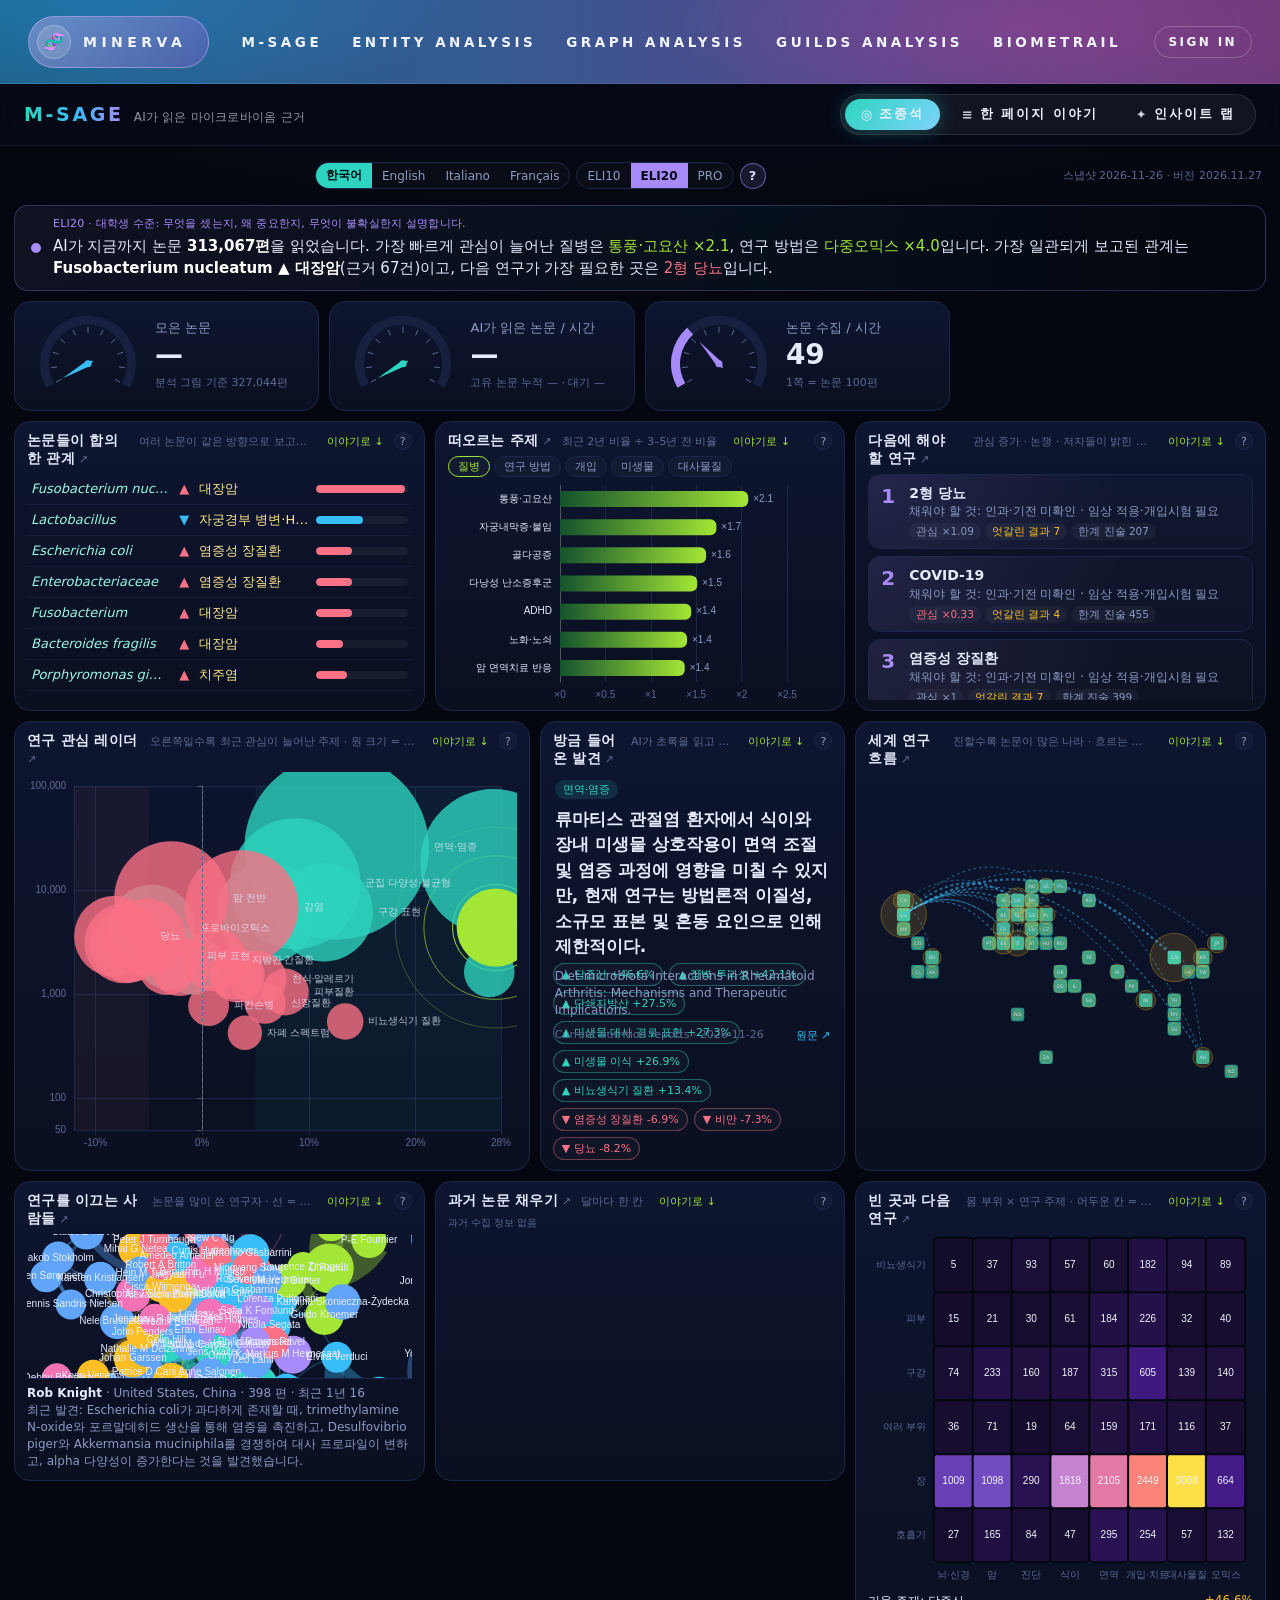
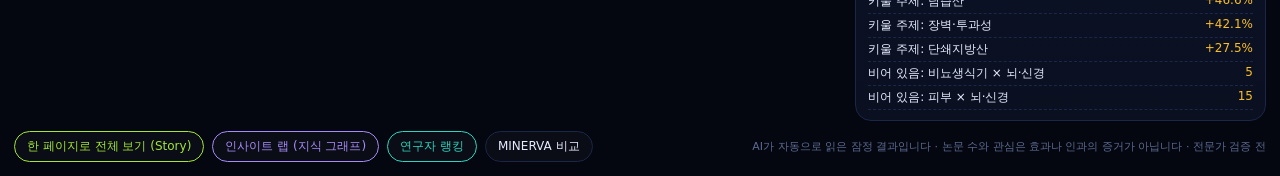
==== commit afefd504: "Website 2026.11.27 · data 2026-11-26 (from MGH-LMIC/M-SAGE 1be1b89)" ====
--- a/cockpit.html
+++ b/cockpit.html
@@ -4,15 +4,15 @@
 <meta charset="utf-8">
 <meta name="viewport" content="width=device-width, initial-scale=1">
 <title>M-SAGE 조종석 · 마이크로바이옴 연구 실시간</title>
-<link rel="stylesheet" href="assets/cockpit.css?v=202611250358">
-<link rel="stylesheet" href="assets/suite.css?v=202611250358">
-<link rel="stylesheet" href="assets/custom.css?v=202611250358">
+<link rel="stylesheet" href="assets/cockpit.css?v=202611271750">
+<link rel="stylesheet" href="assets/suite.css?v=202611271750">
+<link rel="stylesheet" href="assets/custom.css?v=202611271750">
 </head>
 <body data-suite="cockpit">
 <div class="cockpit">
   <header class="topbar">
     <div class="brand"><span class="logo">M-SAGE</span><nav class="views"><a class="on" href="cockpit.html">조종석</a><a href="story.html">한 페이지 이야기</a><a href="module.html?m=insights">인사이트 랩</a></nav></div>
-    <div class="toggles"><div class="sw" id="sw-lang" role="group" aria-label="language"><button data-v="ko">한국어</button><button data-v="en">English</button></div>
+    <div class="toggles"><div class="sw" id="sw-lang" role="group" aria-label="language"><button data-v="ko">한국어</button><button data-v="en">English</button><button data-v="it">Italiano</button><button data-v="fr">Français</button></div>
       <div class="sw lvl" id="sw-level" role="group" aria-label="reading level"><button data-v="eli10" title="10살 눈높이">ELI10</button><button data-v="eli20" title="대학생 눈높이">ELI20</button><button data-v="pro" title="연구자용">PRO</button></div></div>
     <div class="lights" id="lights"></div>
     <div class="clock"><span id="clock">--:--:--</span><small id="fresh">자료 확인 중</small></div>
@@ -96,11 +96,11 @@
   </nav>
 </div>
 <div class="tip" id="tip"></div>
-<script src="data/msage-data.js?v=202611250358"></script>
+<script src="data/msage-data.js?v=202611271750"></script>
 <script src="messages.js"></script>
-<script src="assets/echarts.min.js?v=202611250358" defer></script>
-<script src="assets/cockpit.js?v=202611250358" defer></script>
-<script src="assets/suite.js?v=202611250358" defer></script>
-<script src="assets/custom.js?v=202611250358" defer></script>
+<script src="assets/echarts.min.js?v=202611271750" defer></script>
+<script src="assets/cockpit.js?v=202611271750" defer></script>
+<script src="assets/suite.js?v=202611271750" defer></script>
+<script src="assets/custom.js?v=202611271750" defer></script>
 </body>
 </html>
--- a/assets/suite.css
+++ b/assets/suite.css
@@ -56,3 +56,34 @@
 .ms-suite{flex-wrap:wrap;row-gap:8px}.ms-brand{min-width:0}.ms-tabs{flex-wrap:wrap;max-width:100%}
 @media (max-width:1240px){.ms-brand span{display:none}}
 .topbar .toggles{flex-wrap:wrap}
+/* reading-level help: "?" next to the ELI10 · ELI20 · PRO switch and its popover (suite.js) */
+.ms-help-btn{flex:none;width:26px;height:26px;padding:0;border-radius:50%;border:1px solid rgba(167,139,250,.55);background:rgba(167,139,250,.12);color:#ddd6fe;
+  font:700 13px/1 Geist,Inter,system-ui,sans-serif;cursor:pointer;display:inline-grid;place-items:center;align-self:center;transition:background .2s,color .2s}
+.ms-help-btn:hover,.ms-help-btn[aria-expanded="true"]{background:#a78bfa;color:#0b0820}
+.ms-help-btn:focus-visible,.ms-help-x:focus-visible,.ms-help-link:focus-visible,.ms-help a:focus-visible{outline:2px solid #7dd3fc;outline-offset:2px}
+.ms-help{position:fixed;z-index:60;top:64px;right:16px;width:min(400px,calc(100vw - 32px));max-width:calc(100vw - 32px);max-height:calc(100vh - 80px);overflow:auto;
+  box-sizing:border-box;padding:16px 18px 14px;border-radius:16px;color:#e6ecff;font:13.5px/1.55 Geist,Inter,"Pretendard","Apple SD Gothic Neo","Noto Sans KR",system-ui,sans-serif;
+  background:linear-gradient(180deg,rgba(18,26,56,.96),rgba(8,12,28,.97));backdrop-filter:blur(12px);-webkit-backdrop-filter:blur(12px);
+  border:1px solid rgba(167,139,250,.35);box-shadow:0 18px 50px rgba(0,0,0,.55),0 0 28px rgba(167,139,250,.18);overflow-wrap:anywhere}
+.ms-help[hidden]{display:none}
+.ms-help:focus{outline:none}
+.ms-help *{box-sizing:border-box}
+.ms-help h2{margin:0 28px 6px 0;font-size:15px;font-weight:700;color:#fff}
+.ms-help h3{margin:12px 0 4px;font-size:12px;font-weight:700;letter-spacing:.12em;text-transform:uppercase;color:#a78bfa}
+.ms-help p{margin:6px 0}
+.ms-help-x{position:absolute;top:8px;right:8px;width:30px;height:30px;border:0;border-radius:50%;background:rgba(255,255,255,.06);color:#c7d2fe;font-size:18px;line-height:1;cursor:pointer}
+.ms-help-x:hover{background:rgba(255,255,255,.14);color:#fff}
+.ms-help-lv{margin:8px 0;display:grid;gap:6px}
+.ms-help-lv > div{display:grid;grid-template-columns:52px 1fr;gap:8px;align-items:baseline;padding:6px 8px;border-radius:10px;border:1px solid rgba(255,255,255,.07);background:rgba(255,255,255,.03)}
+.ms-help-lv > div.on{border-color:rgba(167,139,250,.6);background:rgba(167,139,250,.12)}
+.ms-help-lv dt{font-weight:800;font-size:12px;letter-spacing:.06em;color:#a78bfa}
+.ms-help-lv dd{margin:0;min-width:0}
+.ms-help-same{color:#99f6e4}
+.ms-help ul{margin:4px 0;padding-left:18px}.ms-help li{margin:3px 0}
+.ms-help a{color:#7dd3fc}.ms-help code{font-size:12px;word-break:break-all}
+.ms-help-note{color:#8d9bc4;font-size:12px;border-top:1px solid rgba(255,255,255,.08);padding-top:8px;margin-top:10px!important}
+.ms-help-link{font:inherit;font-size:inherit;color:#7dd3fc;background:none;border:0;padding:0;margin-left:6px;cursor:pointer;text-decoration:underline;text-underline-offset:2px}
+@media (max-width:520px){.ms-help{left:16px!important;right:16px!important;width:auto;padding:14px 14px 12px;font-size:13px}.ms-help-lv > div{grid-template-columns:46px 1fr}}
+/* AI paper summaries shown in another language: small marks for "original title" and "translation pending" */
+.sx{display:inline-block;margin-left:6px;padding:0 6px;border-radius:999px;border:1px solid rgba(141,155,196,.4);color:#8d9bc4;font-size:.72em;font-weight:500;line-height:1.5;vertical-align:.08em;white-space:nowrap}
+.sx.sx-pend{white-space:normal;display:inline}
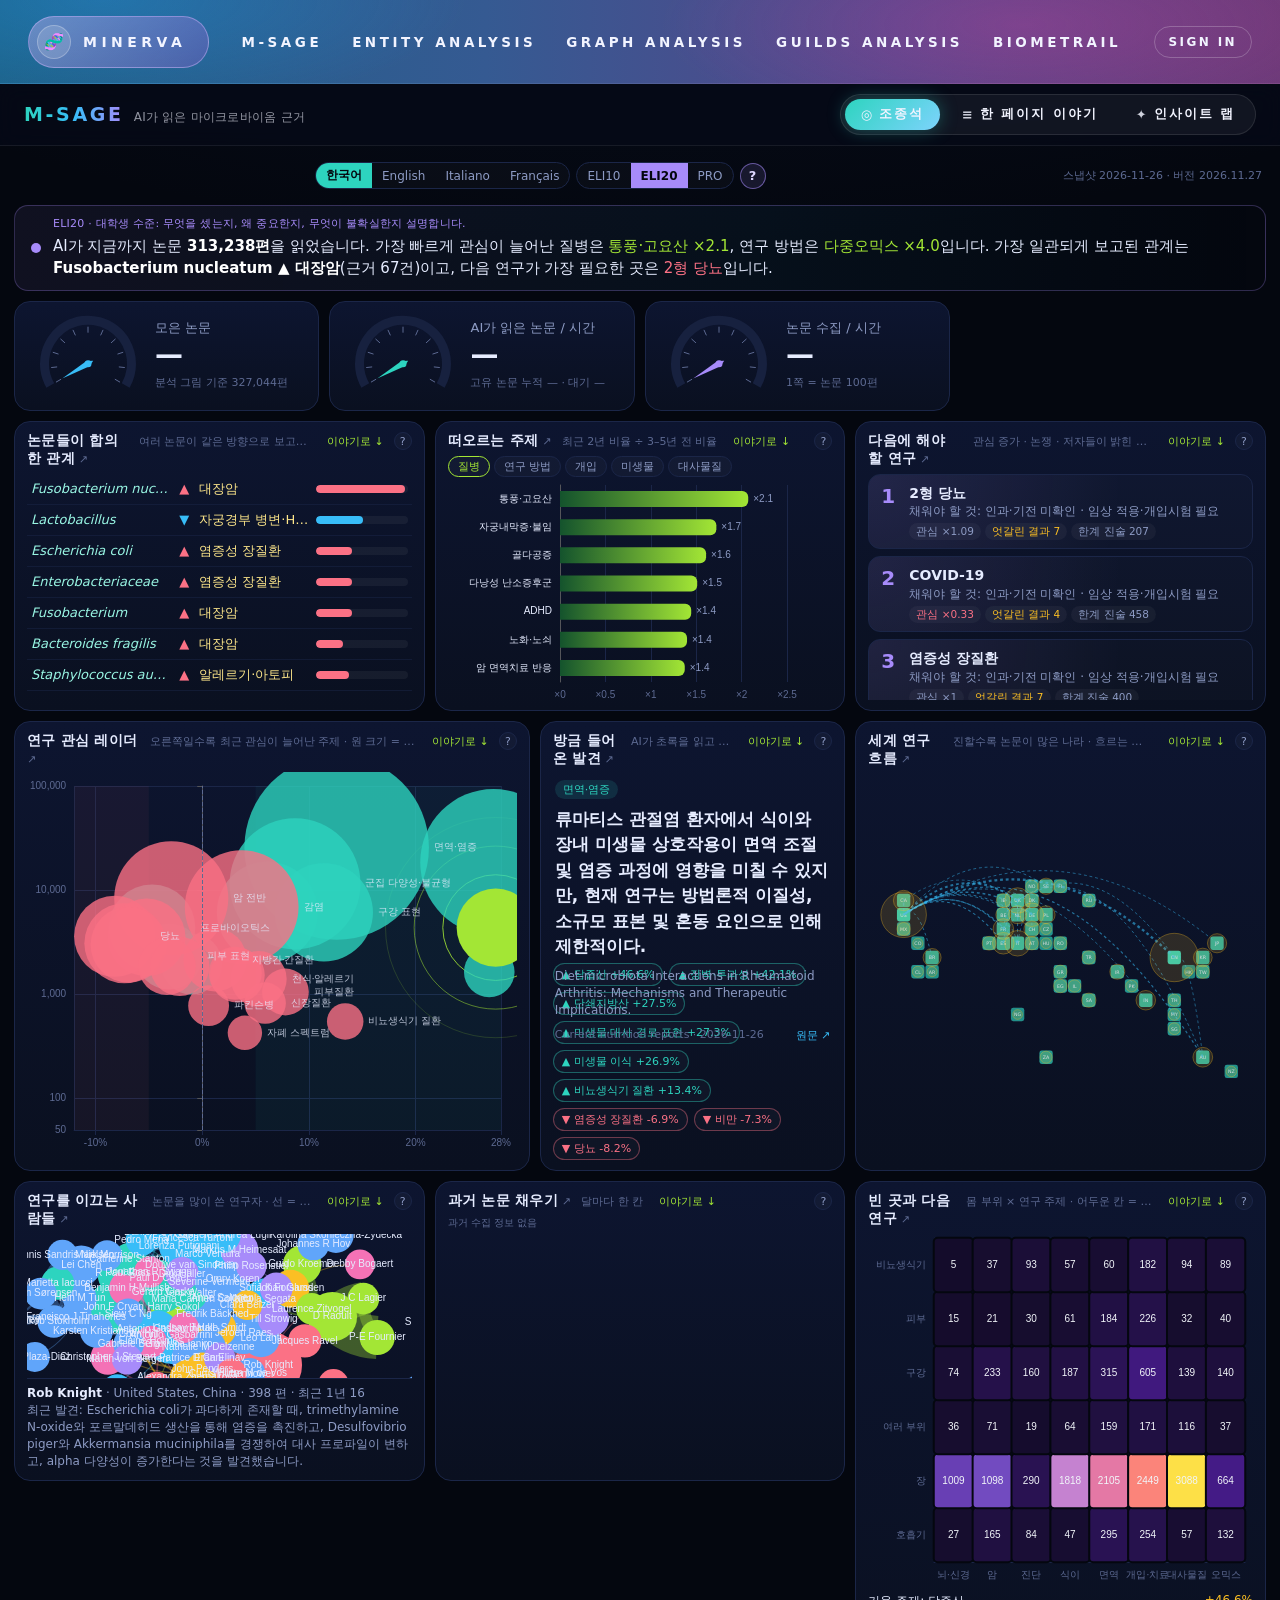
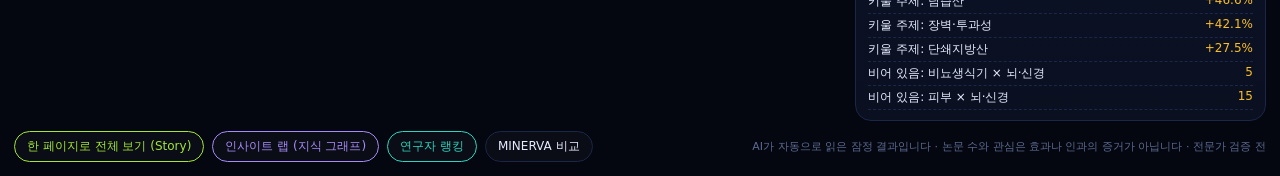
==== commit 9c05b939: "Website 2026.11.27 · data 2026-11-26 (from MGH-LMIC/M-SAGE eb82639)" ====
--- a/cockpit.html
+++ b/cockpit.html
@@ -4,9 +4,9 @@
 <meta charset="utf-8">
 <meta name="viewport" content="width=device-width, initial-scale=1">
 <title>M-SAGE 조종석 · 마이크로바이옴 연구 실시간</title>
-<link rel="stylesheet" href="assets/cockpit.css?v=202611271750">
-<link rel="stylesheet" href="assets/suite.css?v=202611271750">
-<link rel="stylesheet" href="assets/custom.css?v=202611271750">
+<link rel="stylesheet" href="assets/cockpit.css?v=202611272015">
+<link rel="stylesheet" href="assets/suite.css?v=202611272015">
+<link rel="stylesheet" href="assets/custom.css?v=202611272015">
 </head>
 <body data-suite="cockpit">
 <div class="cockpit">
@@ -96,11 +96,11 @@
   </nav>
 </div>
 <div class="tip" id="tip"></div>
-<script src="data/msage-data.js?v=202611271750"></script>
+<script src="data/msage-data.js?v=202611272015"></script>
 <script src="messages.js"></script>
-<script src="assets/echarts.min.js?v=202611271750" defer></script>
-<script src="assets/cockpit.js?v=202611271750" defer></script>
-<script src="assets/suite.js?v=202611271750" defer></script>
-<script src="assets/custom.js?v=202611271750" defer></script>
+<script src="assets/echarts.min.js?v=202611272015" defer></script>
+<script src="assets/cockpit.js?v=202611272015" defer></script>
+<script src="assets/suite.js?v=202611272015" defer></script>
+<script src="assets/custom.js?v=202611272015" defer></script>
 </body>
 </html>
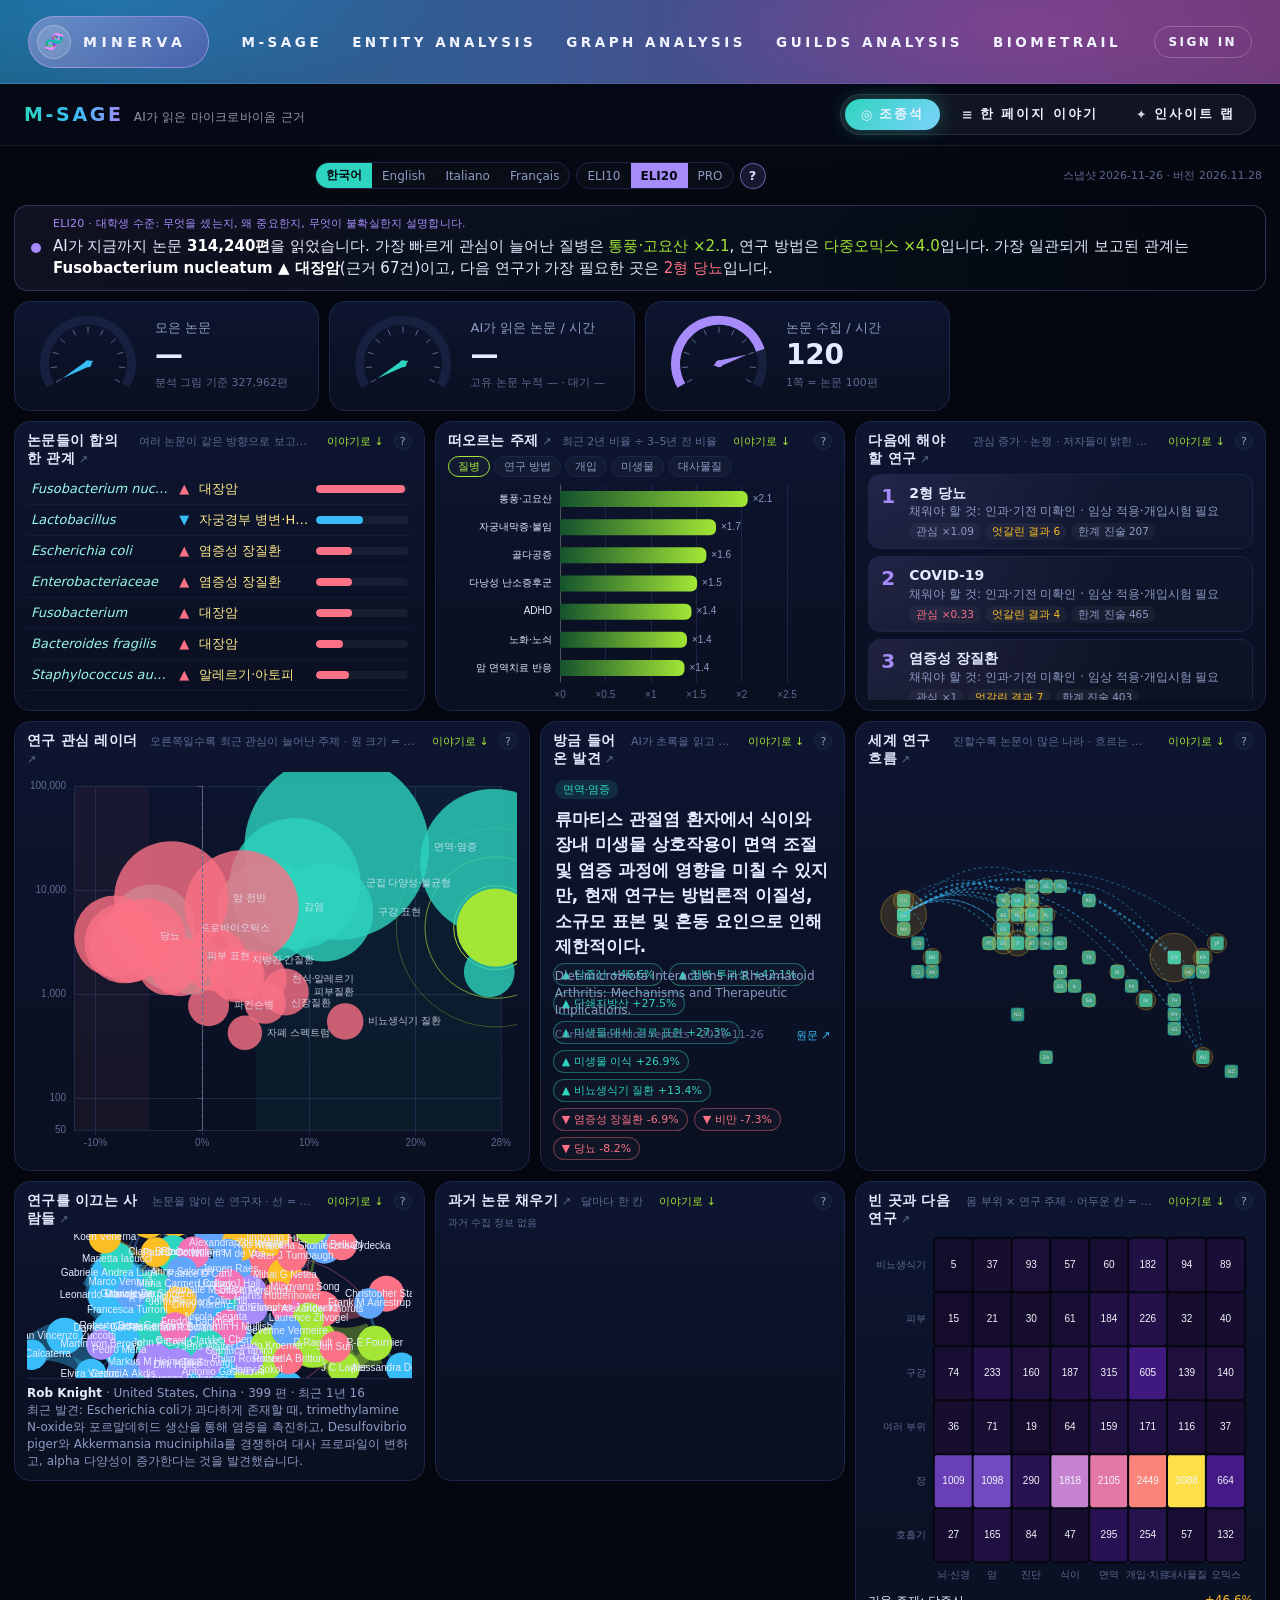
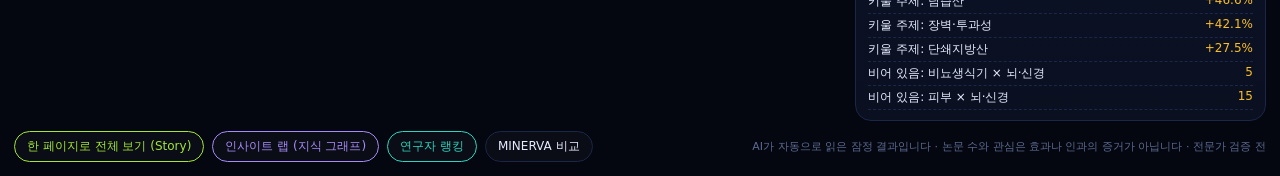
==== commit e1678fd3: "Website 2026.11.28 · data 2026-11-26 (from MGH-LMIC/M-SAGE 41ee5b1)" ====
--- a/cockpit.html
+++ b/cockpit.html
@@ -4,9 +4,9 @@
 <meta charset="utf-8">
 <meta name="viewport" content="width=device-width, initial-scale=1">
 <title>M-SAGE 조종석 · 마이크로바이옴 연구 실시간</title>
-<link rel="stylesheet" href="assets/cockpit.css?v=202611272015">
-<link rel="stylesheet" href="assets/suite.css?v=202611272015">
-<link rel="stylesheet" href="assets/custom.css?v=202611272015">
+<link rel="stylesheet" href="assets/cockpit.css?v=202611280023">
+<link rel="stylesheet" href="assets/suite.css?v=202611280023">
+<link rel="stylesheet" href="assets/custom.css?v=202611280023">
 </head>
 <body data-suite="cockpit">
 <div class="cockpit">
@@ -96,11 +96,11 @@
   </nav>
 </div>
 <div class="tip" id="tip"></div>
-<script src="data/msage-data.js?v=202611272015"></script>
+<script src="data/msage-data.js?v=202611280023"></script>
 <script src="messages.js"></script>
-<script src="assets/echarts.min.js?v=202611272015" defer></script>
-<script src="assets/cockpit.js?v=202611272015" defer></script>
-<script src="assets/suite.js?v=202611272015" defer></script>
-<script src="assets/custom.js?v=202611272015" defer></script>
+<script src="assets/echarts.min.js?v=202611280023" defer></script>
+<script src="assets/cockpit.js?v=202611280023" defer></script>
+<script src="assets/suite.js?v=202611280023" defer></script>
+<script src="assets/custom.js?v=202611280023" defer></script>
 </body>
 </html>
